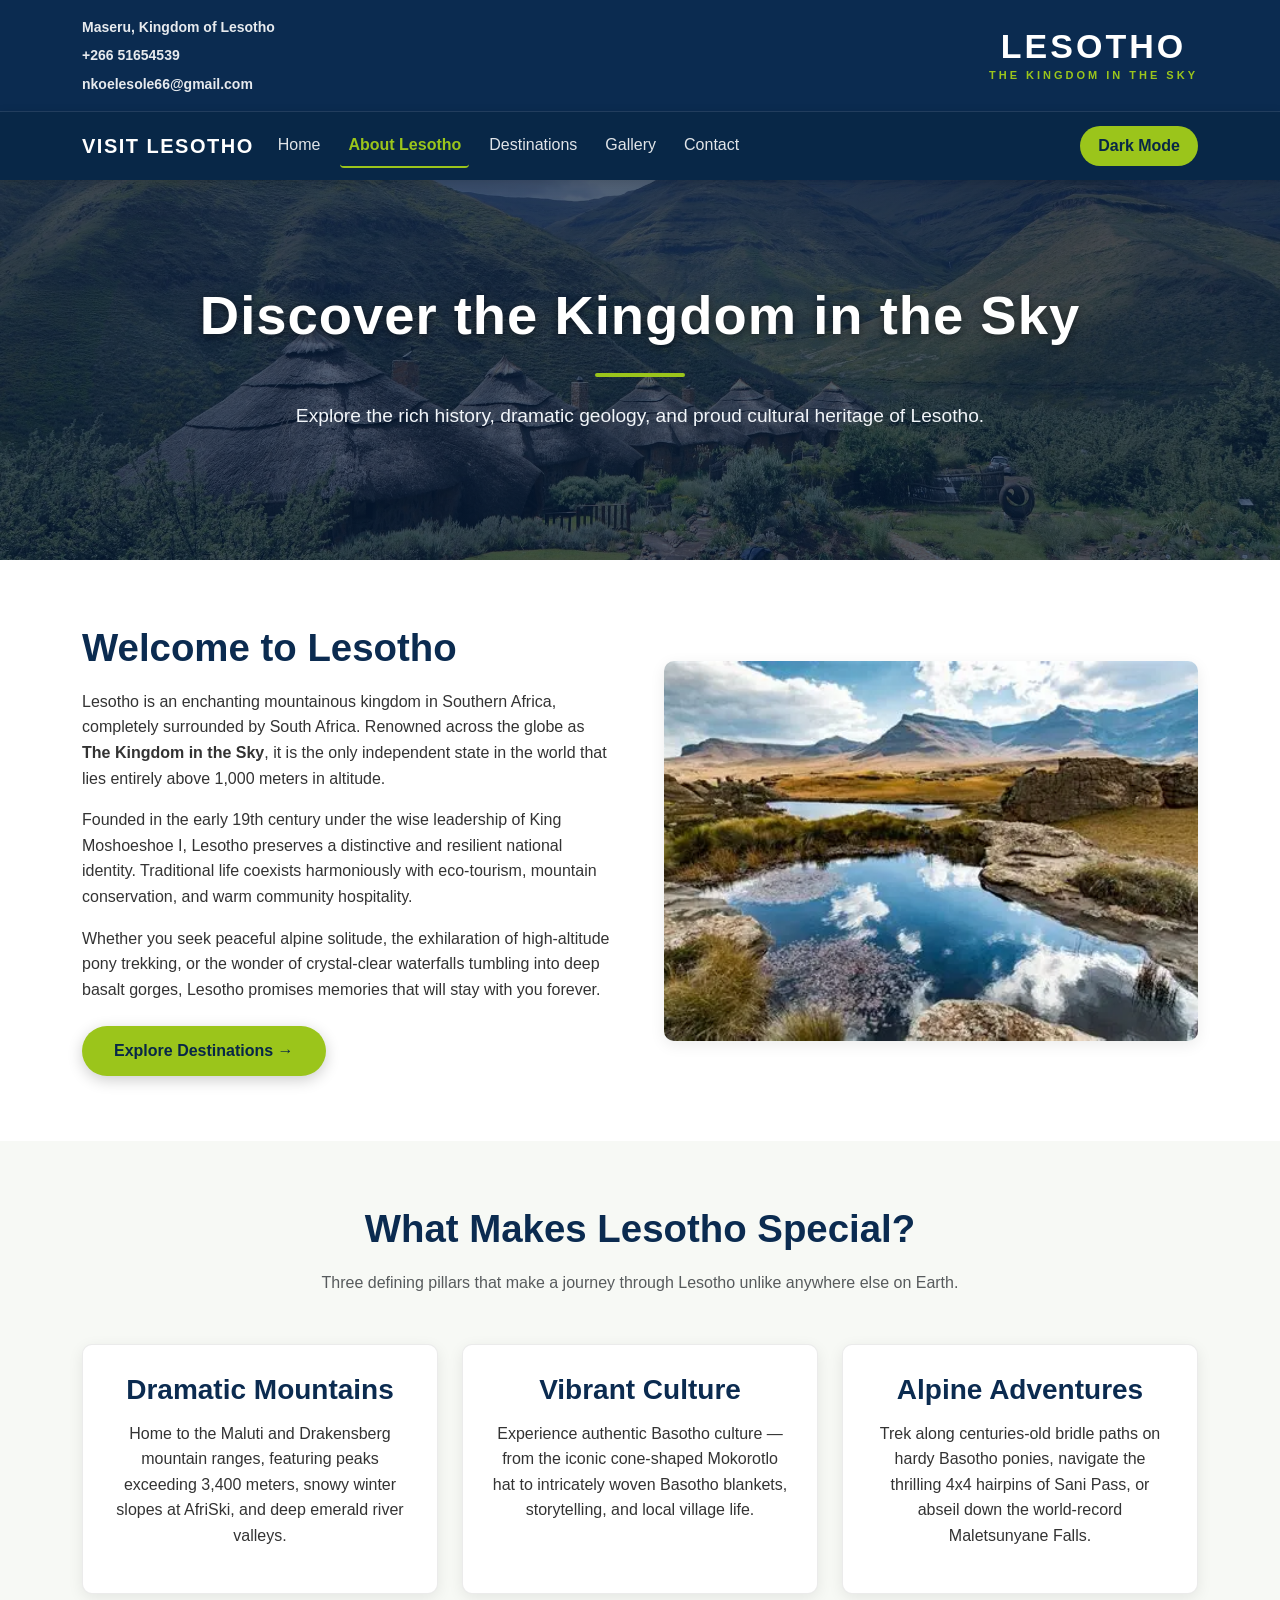
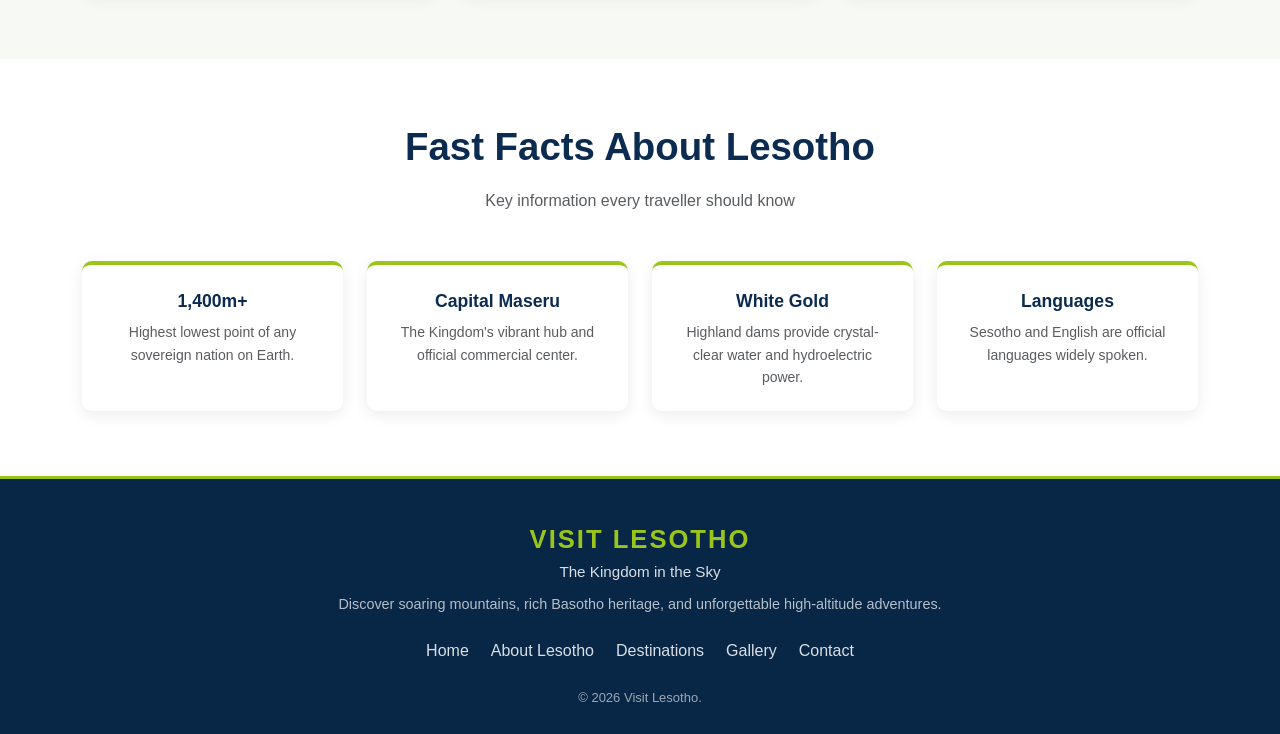
==== about.html @ ce3b3752 "Add files via upload" ====
<!DOCTYPE html>
<html lang="en">

<head>
    <meta charset="UTF-8">
    <meta name="viewport" content="width=device-width, initial-scale=1.0">
    <title>About Lesotho | The Kingdom in the Sky</title>

    <link href="https://cdn.jsdelivr.net/npm/bootstrap@5.3.3/dist/css/bootstrap.min.css" rel="stylesheet">

    <link rel="stylesheet" href="style.css">
</head>

<body>

   
    <header class="top-header">
        <div class="container">
            <div class="contact-info">
                <span><strong>Maseru, Kingdom of Lesotho</strong></span>
                <span><strong>+266 51654539</strong></span>
                <span><strong>nkoelesole66@gmail.com</strong></span>
            </div>

            <div class="logo">
                <h1>LESOTHO</h1>
                <p>THE KINGDOM IN THE SKY</p>
            </div>
        </div>
    </header>

    
    <nav class="navbar navbar-expand-lg navbar-dark">
        <div class="container">
            <a class="navbar-brand" href="index.html">
                VISIT LESOTHO
            </a>

            <button class="navbar-toggler"
                    type="button"
                    data-bs-toggle="collapse"
                    data-bs-target="#mainNavbar"
                    aria-controls="mainNavbar"
                    aria-expanded="false"
                    aria-label="Toggle navigation">
                <span class="navbar-toggler-icon"></span>
            </button>

            <div class="collapse navbar-collapse" id="mainNavbar">
                <ul class="navbar-nav me-auto">
                    <li class="nav-item">
                        <a class="nav-link" href="index.html">Home</a>
                    </li>
                    <li class="nav-item">
                        <a class="nav-link active" href="about.html">About Lesotho</a>
                    </li>
                    <li class="nav-item">
                        <a class="nav-link" href="destinations.html">Destinations</a>
                    </li>
                    <li class="nav-item">
                        <a class="nav-link" href="gallery.html">Gallery</a>
                    </li>
                    <li class="nav-item">
                        <a class="nav-link" href="contact.html">Contact</a>
                    </li>
                </ul>

                <button id="themeToggle" class="btn theme-btn" type="button" aria-label="Toggle dark and light display modes">
                    Dark Mode
                </button>
            </div>
        </div>
    </nav>

  
    <main>

    
        <section class="about-hero">
            <div class="hero-content">
                <h1>Discover the Kingdom in the Sky</h1>
                <div class="heading-line"></div>
                <p class="lead-subtitle">
                    Explore the rich history, dramatic geology, and proud cultural heritage of Lesotho.
                </p>
            </div>
        </section>

       
        <section class="about-section">
            <div class="container">
                <div class="row align-items-center g-5">

                    <div class="col-lg-6">
                        <h2 class="section-title">Welcome to Lesotho</h2>
                        <p>
                            Lesotho is an enchanting mountainous kingdom in Southern Africa,
                            completely surrounded by South Africa. Renowned across the globe as
                            <strong>The Kingdom in the Sky</strong>, it is the only independent state in the world
                            that lies entirely above 1,000 meters in altitude.
                        </p>
                        <p>
                            Founded in the early 19th century under the wise leadership of King Moshoeshoe I,
                            Lesotho preserves a distinctive and resilient national identity. Traditional life
                            coexists harmoniously with eco-tourism, mountain conservation, and warm community hospitality.
                        </p>
                        <p>
                            Whether you seek peaceful alpine solitude, the exhilaration of high-altitude pony trekking,
                            or the wonder of crystal-clear waterfalls tumbling into deep basalt gorges, Lesotho promises
                            memories that will stay with you forever.
                        </p>
                        <div class="mt-4">
                            <a href="destinations.html" class="btn explore-btn">Explore Destinations →</a>
                        </div>
                    </div>

                    <div class="col-lg-6">
                        <img src="sehlabathebe.webp"
                             alt="Panoramic view of Sehlabathebe National Park rock formations in Lesotho"
                             class="about-image">
                    </div>

                </div>
            </div>
        </section>

        
        <section class="about-section" style="background-color: var(--bg-alt);">
            <div class="container">
                <div class="text-center mb-5">
                    <h2 class="section-title">What Makes Lesotho Special?</h2>
                    <p class="text-muted" style="max-width: 650px; margin: 0 auto;">
                        Three defining pillars that make a journey through Lesotho unlike anywhere else on Earth.
                    </p>
                </div>

                <div class="row g-4">
                    <div class="col-md-4">
                        <div class="about-card text-center">
                            <h3>Dramatic Mountains</h3>
                            <p>
                                Home to the Maluti and Drakensberg mountain ranges, featuring peaks exceeding 3,400 meters,
                                snowy winter slopes at AfriSki, and deep emerald river valleys.
                            </p>
                        </div>
                    </div>

                    <div class="col-md-4">
                        <div class="about-card text-center">
                            <h3>Vibrant Culture</h3>
                            <p>
                                Experience authentic Basotho culture — from the iconic cone-shaped Mokorotlo hat
                                to intricately woven Basotho blankets, storytelling, and local village life.
                            </p>
                        </div>
                    </div>

                    <div class="col-md-4">
                        <div class="about-card text-center">
                            <h3>Alpine Adventures</h3>
                            <p>
                                Trek along centuries-old bridle paths on hardy Basotho ponies, navigate the thrilling 4x4
                                hairpins of Sani Pass, or abseil down the world-record Maletsunyane Falls.
                            </p>
                        </div>
                    </div>
                </div>
            </div>
        </section>


        <section class="about-section">
            <div class="container">
                <div class="text-center mb-5">
                    <h2 class="section-title">Fast Facts About Lesotho</h2>
                    <p class="text-muted">Key information every traveller should know</p>
                </div>

                <div class="row g-4">
                    <div class="col-6 col-md-3">
                        <div class="fast-fact-card">
                            <div class="fast-fact-title">1,400m+</div>
                            <p class="small text-muted mb-0">Highest lowest point of any sovereign nation on Earth.</p>
                        </div>
                    </div>

                    <div class="col-6 col-md-3">
                        <div class="fast-fact-card">
                            <div class="fast-fact-title">Capital Maseru</div>
                            <p class="small text-muted mb-0">The Kingdom's vibrant hub and official commercial center.</p>
                        </div>
                    </div>

                    <div class="col-6 col-md-3">
                        <div class="fast-fact-card">
                            <div class="fast-fact-title">White Gold</div>
                            <p class="small text-muted mb-0">Highland dams provide crystal-clear water and hydroelectric power.</p>
                        </div>
                    </div>

                    <div class="col-6 col-md-3">
                        <div class="fast-fact-card">
                            <div class="fast-fact-title">Languages</div>
                            <p class="small text-muted mb-0">Sesotho and English are official languages widely spoken.</p>
                        </div>
                    </div>
                </div>
            </div>
        </section>

    </main>


    <footer class="footer">
        <div class="container">
            <h3>VISIT LESOTHO</h3>
            <p class="footer-tagline">The Kingdom in the Sky</p>
            <p class="footer-desc">
                Discover soaring mountains, rich Basotho heritage, and unforgettable high-altitude adventures.
            </p>

            <div class="footer-links">
                <a href="index.html">Home</a>
                <a href="about.html">About Lesotho</a>
                <a href="destinations.html">Destinations</a>
                <a href="gallery.html">Gallery</a>
                <a href="contact.html">Contact</a>
            </div>

            <p class="copyright">
                &copy; 2026 Visit Lesotho.
            </p>
        </div>
    </footer>

   
    <script src="https://cdn.jsdelivr.net/npm/bootstrap@5.3.3/dist/js/bootstrap.bundle.min.js"></script>

    <script src="script.js"></script>

</body>
</html>
---- style.css ----
:root {
    --primary-color: #0b2b50;
    --primary-dark: #082747;
    --primary-light: #164273;
    --accent-color: #9bc51b;
    --accent-hover: #82a813;
    --accent-light: #b9e94b;
    --text-color: #333333;
    --text-muted: #666666;
    --bg-color: #ffffff;
    --bg-alt: #f7f9f5;
    --card-bg: #ffffff;
    --card-border: rgba(0, 0, 0, 0.08);
    --input-bg: #ffffff;
    --input-border: #ced4da;
    --info-box-bg: #e8f1fa;
    --info-box-border: #0b2b50;
    --shadow: 0 4px 15px rgba(0, 0, 0, 0.08);
    --shadow-hover: 0 8px 25px rgba(0, 0, 0, 0.15);
    --radius: 10px;
    --transition: all 0.3s ease;
}


body.dark-mode {
    --primary-color: #082747;
    --primary-dark: #051a30;
    --primary-light: #123456;
    --text-color: #f1f5f9;
    --text-muted: #94a3b8;
    --bg-color: #0d1721;
    --bg-alt: #132232;
    --card-bg: #172635;
    --card-border: rgba(255, 255, 255, 0.08);
    --input-bg: #1f3246;
    --input-border: #334d66;
    --info-box-bg: #1a2f44;
    --info-box-border: #9bc51b;
    --shadow: 0 4px 15px rgba(0, 0, 0, 0.4);
    --shadow-hover: 0 8px 25px rgba(0, 0, 0, 0.6);
}

* {
    box-sizing: border-box;
}

html {
    scroll-behavior: smooth;
}

body {
    margin: 0;
    font-family: -apple-system, BlinkMacSystemFont, "Segoe UI", Roboto, "Helvetica Neue", Arial, sans-serif;
    color: var(--text-color);
    background-color: var(--bg-color);
    line-height: 1.6;
    transition: background-color 0.3s ease, color 0.3s ease;
}

img {
    max-width: 100%;
    height: auto;
}

a {
    color: var(--primary-color);
    text-decoration: none;
    transition: var(--transition);
}

body.dark-mode a {
    color: var(--accent-light);
}

a:hover {
    color: var(--accent-color);
}


.top-header {
    background: var(--primary-color);
    color: #ffffff;
    padding: 16px 0;
    border-bottom: 1px solid rgba(255, 255, 255, 0.1);
}

.top-header .container {
    display: flex;
    justify-content: space-between;
    align-items: center;
    gap: 20px;
    flex-wrap: wrap;
}

.contact-info {
    display: flex;
    flex-direction: column;
    gap: 6px;
    font-size: 14px;
}

.contact-info span {
    display: inline-flex;
    align-items: center;
    gap: 8px;
    color: rgba(255, 255, 255, 0.9);
}

.logo {
    text-align: center;
}

.logo h1 {
    font-size: 34px;
    font-weight: 800;
    margin: 0;
    letter-spacing: 3px;
    color: #ffffff;
}

.logo p {
    font-size: 11px;
    letter-spacing: 3px;
    color: var(--accent-color);
    margin: 0;
    font-weight: 600;
    text-transform: uppercase;
}


.navbar {
    background-color: var(--primary-dark) !important;
    padding: 12px 0;
    box-shadow: 0 2px 10px rgba(0, 0, 0, 0.15);
    position: sticky;
    top: 0;
    z-index: 1000;
}

.navbar-brand {
    font-weight: 800;
    letter-spacing: 1.5px;
    color: #ffffff !important;
    font-size: 1.25rem;
    display: inline-flex;
    align-items: center;
    gap: 8px;
}

.navbar .nav-link {
    color: rgba(255, 255, 255, 0.88) !important;
    margin-right: 12px;
    font-weight: 500;
    padding: 8px 14px;
    border-radius: 4px;
    transition: var(--transition);
}

.navbar .nav-link:hover {
    color: var(--accent-color) !important;
}

.navbar .nav-link.active {
    color: var(--accent-color) !important;
    font-weight: 700;
    border-bottom: 2px solid var(--accent-color);
}

.theme-btn {
    background: var(--accent-color);
    color: var(--primary-dark);
    font-weight: 700;
    border: none;
    padding: 8px 18px;
    border-radius: 20px;
    transition: var(--transition);
    cursor: pointer;
}

.theme-btn:hover {
    background: #ffffff;
    color: var(--primary-dark);
    transform: translateY(-2px);
    box-shadow: 0 4px 10px rgba(0, 0, 0, 0.15);
}

body.dark-mode .theme-btn {
    background: #ffffff;
    color: var(--primary-dark);
}

body.dark-mode .theme-btn:hover {
    background: var(--accent-color);
    color: var(--primary-dark);
}

.hero-section,
.home-hero,
.about-hero,
.destination-hero,
.gallery-hero,
.contact-hero {
    position: relative;
    background-size: cover;
    background-position: center;
    display: flex;
    align-items: center;
    justify-content: center;
    text-align: center;
    color: #ffffff;
    padding: 70px 20px;
}

.hero-section,
.home-hero {
    min-height: 520px;
    background-image: linear-gradient(rgba(5, 28, 58, 0.72), rgba(5, 28, 58, 0.72)), url('OIP (1).webp');
}

.about-hero {
    min-height: 380px;
    background-image: linear-gradient(rgba(5, 28, 58, 0.7), rgba(5, 28, 58, 0.7)), url('Lesotho.webp');
}

.destination-hero {
    min-height: 380px;
    background-image: linear-gradient(rgba(5, 28, 58, 0.7), rgba(5, 28, 58, 0.7)), url('R.jpg');
}

.gallery-hero {
    min-height: 340px;
    background-image: linear-gradient(rgba(5, 28, 58, 0.7), rgba(5, 28, 58, 0.7)), url('Mountain-landscape-in-Lesotho.jpg');
}

.contact-hero {
    min-height: 340px;
    background-image: linear-gradient(rgba(5, 28, 58, 0.7), rgba(5, 28, 58, 0.7)), url('avani.jpg');
}

.hero-content {
    max-width: 950px;
    z-index: 2;
}

.hero-section h1,
.hero-section h2,
.about-hero h1,
.destination-hero h1,
.gallery-hero h1,
.contact-hero h1 {
    font-size: clamp(2rem, 4.5vw, 3.4rem);
    font-weight: 800;
    line-height: 1.3;
    letter-spacing: 1px;
    color: #ffffff;
    text-shadow: 0 2px 8px rgba(0, 0, 0, 0.5);
}

.heading-line {
    width: 90px;
    height: 4px;
    background: var(--accent-color);
    margin: 22px auto;
    border-radius: 2px;
}

.hero-content p,
.lead-subtitle {
    font-size: clamp(1rem, 2vw, 1.2rem);
    line-height: 1.8;
    max-width: 750px;
    margin: 0 auto 25px;
    color: #f1f5f9;
}

.explore-btn {
    background: var(--accent-color);
    color: var(--primary-dark);
    padding: 13px 32px;
    font-weight: 700;
    border-radius: 25px;
    transition: var(--transition);
    display: inline-block;
    border: none;
    box-shadow: 0 4px 15px rgba(0, 0, 0, 0.2);
}

.explore-btn:hover {
    background: #ffffff;
    color: var(--primary-dark);
    transform: translateY(-3px);
    box-shadow: 0 6px 20px rgba(0, 0, 0, 0.3);
}



.search-section {
    background: var(--bg-alt);
    padding: 40px 0;
    border-bottom: 1px solid var(--card-border);
    transition: var(--transition);
}

.search-section h2 {
    font-size: 36px;
    font-weight: 800;
    color: var(--primary-color);
    margin: 0;
}

body.dark-mode .search-section h2 {
    color: var(--accent-light);
}

.search-form {
    display: flex;
    gap: 0;
    box-shadow: var(--shadow);
    border-radius: 6px;
    overflow: hidden;
}

.search-form input {
    min-height: 54px;
    border-radius: 0;
    padding: 14px 20px;
    border: 1px solid var(--input-border);
    background-color: var(--input-bg);
    color: var(--text-color);
    font-size: 1rem;
}

.search-form input:focus {
    box-shadow: none;
    border-color: var(--accent-color);
    background-color: var(--input-bg);
    color: var(--text-color);
}

.search-btn {
    background: var(--accent-color);
    color: var(--primary-dark);
    font-weight: 700;
    min-width: 140px;
    border-radius: 0;
    border: none;
    transition: var(--transition);
}

.search-btn:hover {
    background: var(--accent-hover);
    color: var(--primary-dark);
}

#searchMessage {
    margin-top: 14px;
    margin-bottom: 0;
    font-size: 0.95rem;
}

.search-results-box {
    margin-top: 14px;
    display: flex;
    flex-wrap: wrap;
    gap: 10px;
    align-items: center;
}

.search-result-pill {
    display: inline-flex;
    align-items: center;
    gap: 6px;
    background: var(--primary-color);
    color: #ffffff;
    padding: 6px 14px;
    border-radius: 20px;
    font-size: 0.88rem;
    font-weight: 600;
    transition: var(--transition);
}

.search-result-pill:hover {
    background: var(--accent-color);
    color: var(--primary-dark);
    transform: translateY(-2px);
}

body.dark-mode .search-result-pill {
    background: var(--info-box-bg);
    border: 1px solid var(--accent-color);
    color: var(--accent-light);
}

body.dark-mode .search-result-pill:hover {
    background: var(--accent-color);
    color: var(--primary-dark);
}



.services-section {
    padding: 0;
}

.service-box {
    width: 25%;
}

@media (max-width: 900px) {
    .service-box {
        width: 50%;
    }
}

@media (max-width: 520px) {
    .service-box {
        width: 100%;
    }
}

.service-card {
    height: 440px;
    position: relative;
    overflow: hidden;
    background: var(--primary-color);
}

.service-card img {
    width: 100%;
    height: 100%;
    object-fit: cover;
    transition: transform 0.6s cubic-bezier(0.25, 0.46, 0.45, 0.94);
}

.service-card:hover img {
    transform: scale(1.1);
}

.service-overlay {
    position: absolute;
    inset: 0;
    background: linear-gradient(to top, rgba(0, 0, 0, 0.9) 0%, rgba(0, 0, 0, 0.4) 50%, transparent 100%);
    display: flex;
    flex-direction: column;
    justify-content: flex-end;
    padding: 28px;
    color: #ffffff;
}

.service-icon {
    position: absolute;
    top: 24px;
    left: 24px;
    width: 58px;
    height: 58px;
    border-radius: 50%;
    background: var(--accent-color);
    color: var(--primary-dark);
    display: flex;
    align-items: center;
    justify-content: center;
    font-size: 26px;
    box-shadow: 0 4px 10px rgba(0, 0, 0, 0.3);
}

.service-overlay h3 {
    font-size: 22px;
    font-weight: 700;
    margin-bottom: 8px;
    color: #ffffff;
}

.service-overlay p {
    font-size: 14px;
    line-height: 1.6;
    color: rgba(255, 255, 255, 0.9);
    margin-bottom: 14px;
}

.service-link {
    color: var(--accent-light);
    text-decoration: none;
    font-weight: 700;
    display: inline-flex;
    align-items: center;
    gap: 6px;
    transition: var(--transition);
}

.service-link:hover {
    color: #ffffff;
    transform: translateX(4px);
}


.welcome-section {
    padding: 75px 20px;
    text-align: center;
    background: var(--bg-alt);
    transition: var(--transition);
}

.welcome-section h2,
.section-title {
    font-size: clamp(1.8rem, 3vw, 2.4rem);
    color: var(--primary-color);
    font-weight: 800;
    margin-bottom: 18px;
}

body.dark-mode .welcome-section h2,
body.dark-mode .section-title {
    color: var(--accent-light);
}

.welcome-section p {
    max-width: 750px;
    margin: 0 auto 28px;
    line-height: 1.8;
    color: var(--text-color);
    font-size: 1.05rem;
}


.about-section {
    padding: 65px 20px;
}

.about-image {
    width: 100%;
    height: 380px;
    object-fit: cover;
    border-radius: var(--radius);
    box-shadow: var(--shadow);
}

.about-card {
    background: var(--card-bg);
    padding: 28px;
    border-radius: var(--radius);
    height: 100%;
    box-shadow: var(--shadow);
    border: 1px solid var(--card-border);
    transition: var(--transition);
}

.about-card:hover {
    transform: translateY(-6px);
    box-shadow: var(--shadow-hover);
}

.about-card h3 {
    color: var(--primary-color);
    font-weight: 700;
    margin-bottom: 14px;
}

body.dark-mode .about-card h3 {
    color: var(--accent-light);
}

.fast-fact-card {
    background: var(--card-bg);
    border-radius: var(--radius);
    padding: 22px;
    text-align: center;
    box-shadow: var(--shadow);
    border-top: 4px solid var(--accent-color);
    height: 100%;
    transition: var(--transition);
}

.fast-fact-card:hover {
    transform: translateY(-4px);
}

.fast-fact-icon {
    font-size: 2.2rem;
    margin-bottom: 10px;
}

.fast-fact-title {
    font-size: 1.1rem;
    font-weight: 700;
    color: var(--primary-color);
    margin-bottom: 6px;
}

body.dark-mode .fast-fact-title {
    color: var(--accent-light);
}



.destination-section {
    padding: 60px 20px;
}

.destination-card {
    height: 100%;
    background: var(--card-bg);
    border: 1px solid var(--card-border);
    border-radius: var(--radius);
    overflow: hidden;
    box-shadow: var(--shadow);
    transition: var(--transition);
    display: flex;
    flex-direction: column;
}

.destination-card:hover {
    transform: translateY(-6px);
    box-shadow: var(--shadow-hover);
}

.destination-card img {
    width: 100%;
    height: 230px;
    object-fit: cover;
    transition: transform 0.5s ease;
}

.destination-card:hover img {
    transform: scale(1.05);
}

.destination-card .card-body {
    padding: 24px;
    display: flex;
    flex-direction: column;
    flex-grow: 1;
}

.destination-card h3 {
    color: var(--primary-color);
    font-size: 1.35rem;
    font-weight: 700;
    margin-bottom: 10px;
}

body.dark-mode .destination-card h3 {
    color: var(--accent-light);
}

.destination-card p {
    color: var(--text-color);
    flex-grow: 1;
    font-size: 0.95rem;
    margin-bottom: 18px;
}

.destination-card .btn {
    background-color: var(--primary-color);
    color: #ffffff;
    border: none;
    font-weight: 600;
    padding: 10px 20px;
    border-radius: 6px;
    transition: var(--transition);
    align-self: flex-start;
}

.destination-card .btn:hover {
    background-color: var(--accent-color);
    color: var(--primary-dark);
}

body.dark-mode .destination-card .btn {
    background-color: var(--accent-color);
    color: var(--primary-dark);
}

body.dark-mode .destination-card .btn:hover {
    background-color: #ffffff;
    color: var(--primary-dark);
}

.travel-tip {
    background-color: var(--info-box-bg);
    border-left: 5px solid var(--info-box-border);
    padding: 26px;
    border-radius: var(--radius);
    box-shadow: var(--shadow);
    transition: var(--transition);
}

.travel-tip h3 {
    color: var(--primary-color);
    font-weight: 700;
    margin-bottom: 8px;
}

body.dark-mode .travel-tip h3 {
    color: var(--accent-light);
}



.gallery-section {
    padding: 60px 20px;
}

.filter-btn {
    border: 2px solid var(--primary-color);
    color: var(--primary-color);
    background: transparent;
    padding: 9px 22px;
    border-radius: 25px;
    margin: 4px;
    font-weight: 600;
    transition: var(--transition);
    cursor: pointer;
}

.filter-btn:hover,
.filter-btn.active {
    background: var(--primary-color);
    color: #ffffff;
    box-shadow: 0 4px 10px rgba(0, 0, 0, 0.15);
}

body.dark-mode .filter-btn {
    border-color: var(--accent-color);
    color: var(--accent-light);
}

body.dark-mode .filter-btn:hover,
body.dark-mode .filter-btn.active {
    background: var(--accent-color);
    color: var(--primary-dark);
}

.gallery-item {
    position: relative;
    overflow: hidden;
    border-radius: var(--radius);
    box-shadow: var(--shadow);
    cursor: pointer;
    background: var(--card-bg);
    border: 1px solid var(--card-border);
    transition: var(--transition);
}

.gallery-item:hover {
    transform: translateY(-5px);
    box-shadow: var(--shadow-hover);
}

.gallery-item img {
    width: 100%;
    height: 240px;
    object-fit: cover;
    display: block;
    transition: transform 0.5s ease;
}

.gallery-item:hover img {
    transform: scale(1.08);
}

.gallery-caption {
    padding: 16px 18px;
    background: var(--card-bg);
    transition: var(--transition);
}

.gallery-caption h3 {
    font-size: 1.15rem;
    font-weight: 700;
    color: var(--primary-color);
    margin-bottom: 4px;
}

body.dark-mode .gallery-caption h3 {
    color: var(--accent-light);
}

.gallery-caption p {
    margin: 0;
    color: var(--text-muted);
    font-size: 0.9rem;
}

/* MODAL STYLES */
.modal-content {
    background: #0f172a;
    color: #ffffff;
    border-radius: var(--radius);
    border: 1px solid rgba(255, 255, 255, 0.1);
    box-shadow: 0 10px 30px rgba(0, 0, 0, 0.6);
}

.modal-header {
    border-bottom: 1px solid rgba(255, 255, 255, 0.1);
}

.modal-image {
    width: 100%;
    max-height: 75vh;
    object-fit: contain;
    border-radius: 6px;
}


.contact-section {
    padding: 60px 20px;
}

.contact-card {
    background: var(--card-bg);
    padding: 32px;
    border-radius: var(--radius);
    box-shadow: var(--shadow);
    border: 1px solid var(--card-border);
    height: 100%;
    transition: var(--transition);
}

.contact-card h2 {
    color: var(--primary-color);
    font-weight: 800;
    margin-bottom: 22px;
    font-size: 1.7rem;
}

body.dark-mode .contact-card h2 {
    color: var(--accent-light);
}

.form-label {
    font-weight: 600;
    color: var(--text-color);
    margin-bottom: 6px;
}

.form-control,
.form-select {
    padding: 12px 14px;
    background-color: var(--input-bg);
    color: var(--text-color);
    border: 1px solid var(--input-border);
    border-radius: 6px;
    transition: var(--transition);
}

.form-control:focus,
.form-select:focus {
    border-color: var(--primary-color);
    box-shadow: 0 0 0 0.2rem rgba(11, 43, 80, 0.15);
    background-color: var(--input-bg);
    color: var(--text-color);
}

body.dark-mode .form-control:focus,
body.dark-mode .form-select:focus {
    border-color: var(--accent-color);
    box-shadow: 0 0 0 0.2rem rgba(155, 197, 27, 0.25);
}

.btn-custom {
    background-color: var(--primary-color);
    color: #ffffff;
    border: none;
    padding: 12px 28px;
    font-weight: 700;
    border-radius: 6px;
    transition: var(--transition);
    cursor: pointer;
}

.btn-custom:hover {
    background-color: var(--accent-color);
    color: var(--primary-dark);
    transform: translateY(-2px);
    box-shadow: 0 4px 12px rgba(0, 0, 0, 0.15);
}

body.dark-mode .btn-custom {
    background-color: var(--accent-color);
    color: var(--primary-dark);
}

body.dark-mode .btn-custom:hover {
    background-color: #ffffff;
    color: var(--primary-dark);
}

.info-box {
    background: var(--info-box-bg);
    border-left: 5px solid var(--info-box-border);
    padding: 20px;
    border-radius: 8px;
    margin-bottom: 18px;
    transition: var(--transition);
}

.info-box h3 {
    color: var(--primary-color);
    font-size: 1.15rem;
    font-weight: 700;
    margin-bottom: 6px;
}

body.dark-mode .info-box h3 {
    color: var(--accent-light);
}


.footer {
    background: var(--primary-dark);
    color: #ffffff;
    text-align: center;
    padding: 45px 20px 25px;
    border-top: 3px solid var(--accent-color);
}

.footer h3 {
    color: var(--accent-color);
    font-weight: 800;
    font-size: 1.6rem;
    letter-spacing: 2px;
    margin-bottom: 6px;
}

.footer-tagline {
    font-size: 0.95rem;
    color: rgba(255, 255, 255, 0.85);
    margin-bottom: 8px;
    font-weight: 500;
}

.footer-desc {
    max-width: 650px;
    margin: 0 auto 20px;
    color: rgba(255, 255, 255, 0.7);
    font-size: 0.9rem;
}

.footer-links {
    display: flex;
    justify-content: center;
    flex-wrap: wrap;
    gap: 22px;
    margin: 22px 0;
}

.footer-links a {
    color: rgba(255, 255, 255, 0.85);
    text-decoration: none;
    font-weight: 500;
    transition: var(--transition);
}

.footer-links a:hover {
    color: var(--accent-color);
}

.copyright {
    font-size: 13px;
    color: rgba(255, 255, 255, 0.6);
    margin-top: 25px;
    margin-bottom: 0;
}


@media (max-width: 768px) {
    .top-header .container {
        flex-direction: column;
        text-align: center;
    }

    .contact-info {
        align-items: center;
    }

    .logo {
        order: -1;
    }

    .hero-section {
        min-height: 440px;
    }

    .search-section h2 {
        font-size: 28px;
        text-align: center;
        margin-bottom: 16px;
    }

    .search-form {
        flex-direction: column;
        border-radius: 6px;
    }

    .search-btn {
        min-height: 48px;
        width: 100%;
    }

    .service-card {
        height: 380px;
    }

    .about-image {
        height: 260px;
    }

    .destination-card img {
        height: 200px;
    }

    .gallery-item img {
        height: 200px;
    }

    .contact-card {
        padding: 22px;
    }
}
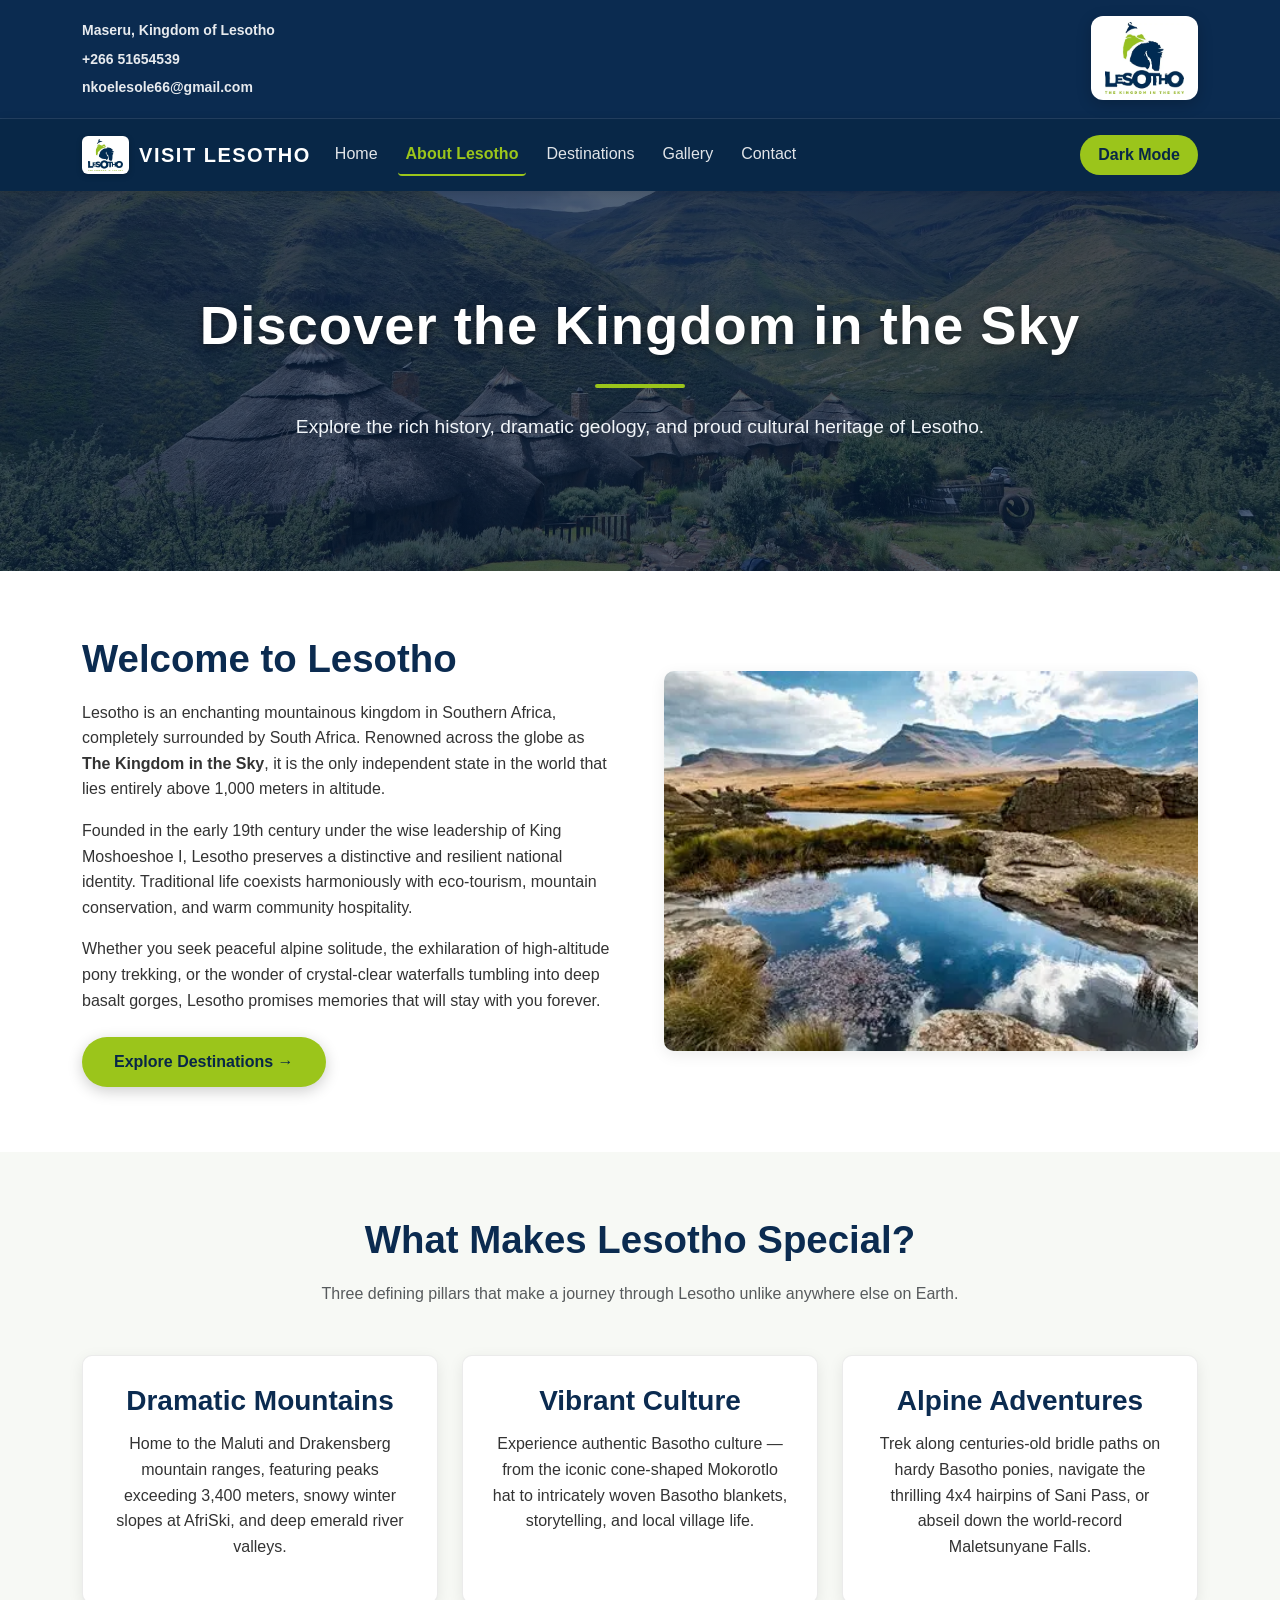
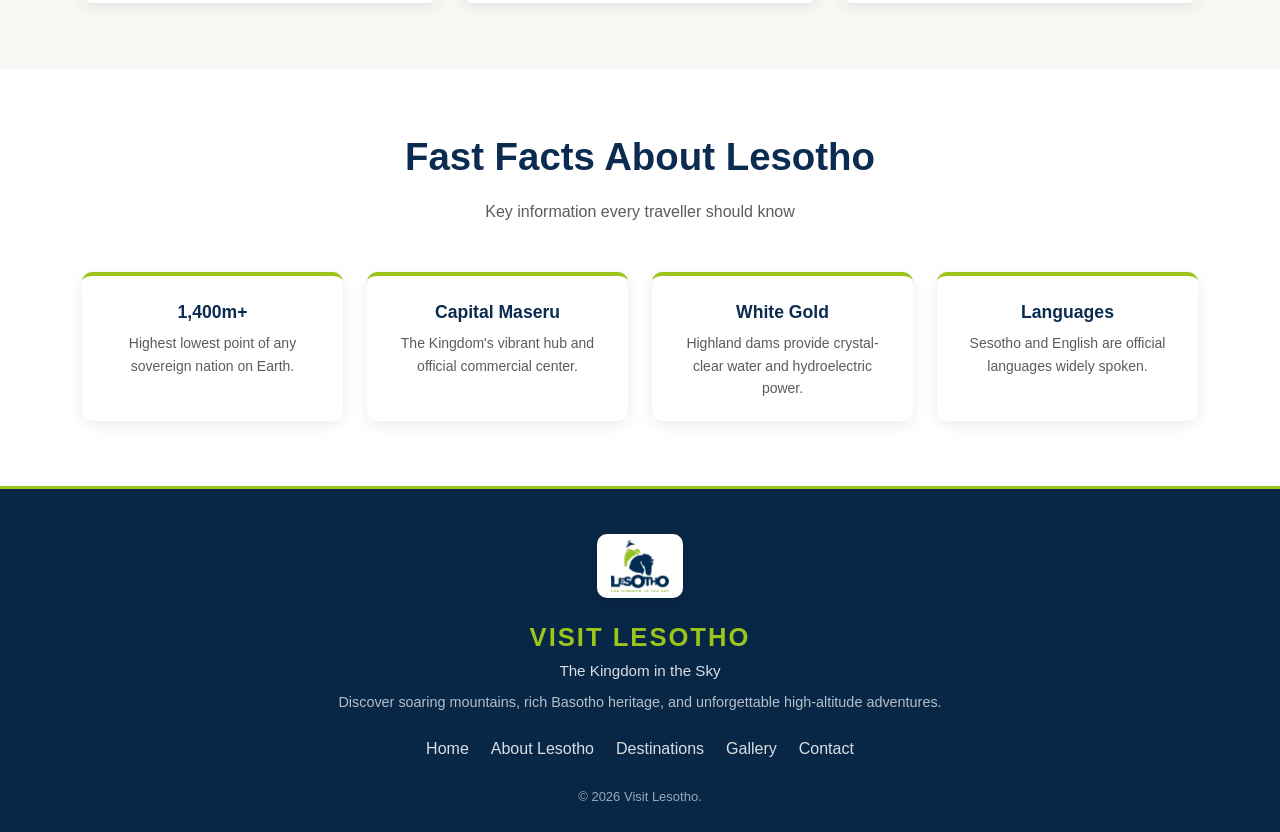
==== commit 0cc51eb4: "Add files via upload" ====
--- a/about.html
+++ b/about.html
@@ -6,6 +6,7 @@
     <meta name="viewport" content="width=device-width, initial-scale=1.0">
     <title>About Lesotho | The Kingdom in the Sky</title>
 
+    <link rel="icon" type="image/webp" href="logo.webp">
     <link href="https://cdn.jsdelivr.net/npm/bootstrap@5.3.3/dist/css/bootstrap.min.css" rel="stylesheet">
 
     <link rel="stylesheet" href="style.css">
@@ -23,8 +24,9 @@
             </div>
 
             <div class="logo">
-                <h1>LESOTHO</h1>
-                <p>THE KINGDOM IN THE SKY</p>
+                <a href="index.html" class="logo-badge" title="Visit Lesotho - The Kingdom in the Sky">
+                    <img src="logo.webp" alt="Lesotho - The Kingdom in the Sky" class="site-logo">
+                </a>
             </div>
         </div>
     </header>
@@ -33,7 +35,8 @@
     <nav class="navbar navbar-expand-lg navbar-dark">
         <div class="container">
             <a class="navbar-brand" href="index.html">
-                VISIT LESOTHO
+                <img src="logo.webp" alt="Lesotho Logo" class="navbar-logo">
+                <span>VISIT LESOTHO</span>
             </a>
 
             <button class="navbar-toggler"
@@ -213,6 +216,9 @@
 
     <footer class="footer">
         <div class="container">
+            <a href="index.html" class="footer-logo-wrap" title="Visit Lesotho">
+                <img src="logo.webp" alt="Lesotho Tourism Logo" class="footer-logo">
+            </a>
             <h3>VISIT LESOTHO</h3>
             <p class="footer-tagline">The Kingdom in the Sky</p>
             <p class="footer-desc">
--- a/style.css
+++ b/style.css
@@ -111,6 +111,30 @@
     text-align: center;
 }
 
+.logo-badge {
+    display: inline-flex;
+    align-items: center;
+    justify-content: center;
+    background: #ffffff;
+    padding: 6px 14px;
+    border-radius: 12px;
+    box-shadow: 0 4px 15px rgba(0, 0, 0, 0.2);
+    transition: var(--transition);
+    text-decoration: none;
+}
+
+.logo-badge:hover {
+    transform: translateY(-2px);
+    box-shadow: 0 6px 20px rgba(0, 0, 0, 0.3);
+}
+
+.site-logo {
+    height: 72px;
+    width: auto;
+    object-fit: contain;
+    display: block;
+}
+
 .logo h1 {
     font-size: 34px;
     font-weight: 800;
@@ -145,7 +169,22 @@
     font-size: 1.25rem;
     display: inline-flex;
     align-items: center;
-    gap: 8px;
+    gap: 10px;
+}
+
+.navbar-logo {
+    height: 38px;
+    width: auto;
+    object-fit: contain;
+    background: #ffffff;
+    padding: 3px 6px;
+    border-radius: 6px;
+    box-shadow: 0 2px 6px rgba(0, 0, 0, 0.2);
+    transition: transform 0.2s ease;
+}
+
+.navbar-brand:hover .navbar-logo {
+    transform: scale(1.05);
 }
 
 .navbar .nav-link {
@@ -915,6 +954,27 @@
     border-top: 3px solid var(--accent-color);
 }
 
+.footer-logo-wrap {
+    display: inline-block;
+    margin-bottom: 16px;
+    background: #ffffff;
+    padding: 6px 14px;
+    border-radius: 10px;
+    box-shadow: 0 3px 12px rgba(0, 0, 0, 0.2);
+    transition: var(--transition);
+}
+
+.footer-logo-wrap:hover {
+    transform: translateY(-2px);
+}
+
+.footer-logo {
+    height: 52px;
+    width: auto;
+    object-fit: contain;
+    display: block;
+}
+
 .footer h3 {
     color: var(--accent-color);
     font-weight: 800;
@@ -978,6 +1038,18 @@
         order: -1;
     }
 
+    .site-logo {
+        height: 58px;
+    }
+
+    .navbar-logo {
+        height: 32px;
+    }
+
+    .footer-logo {
+        height: 44px;
+    }
+
     .hero-section {
         min-height: 440px;
     }
